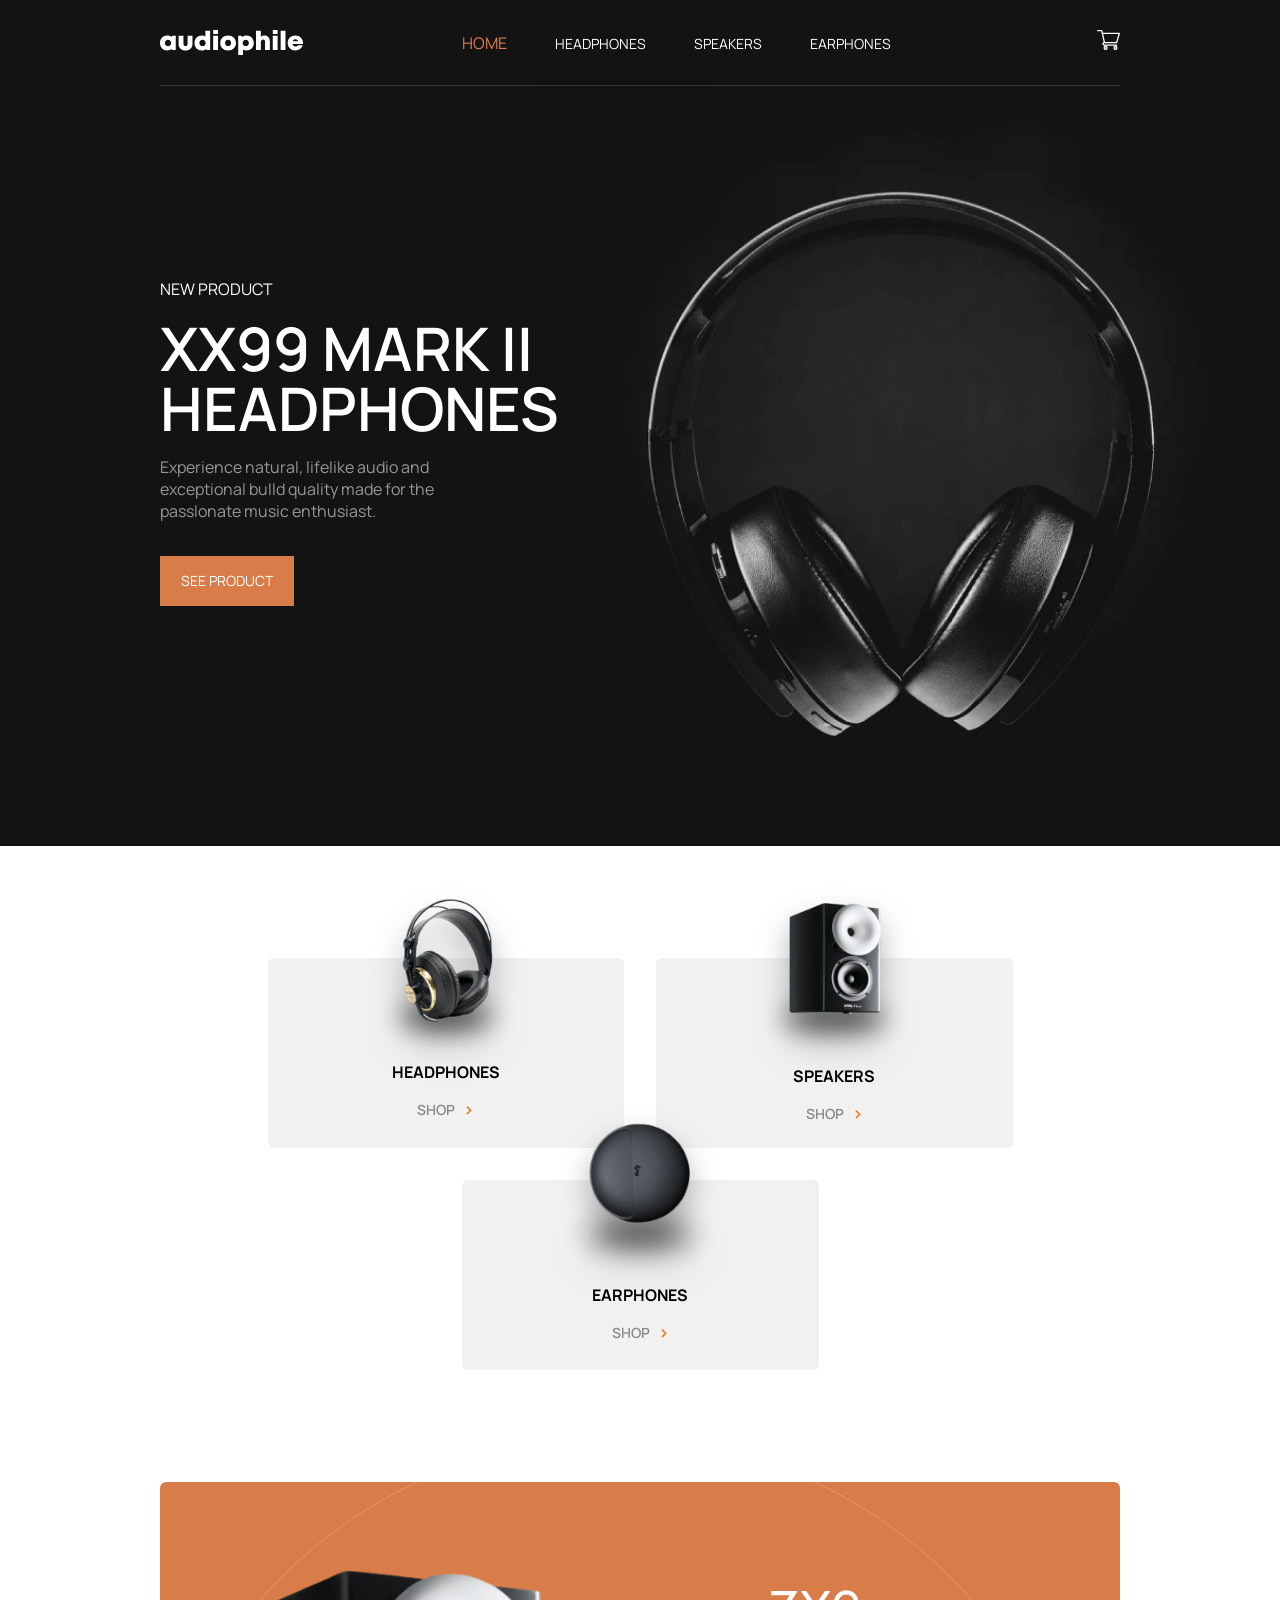
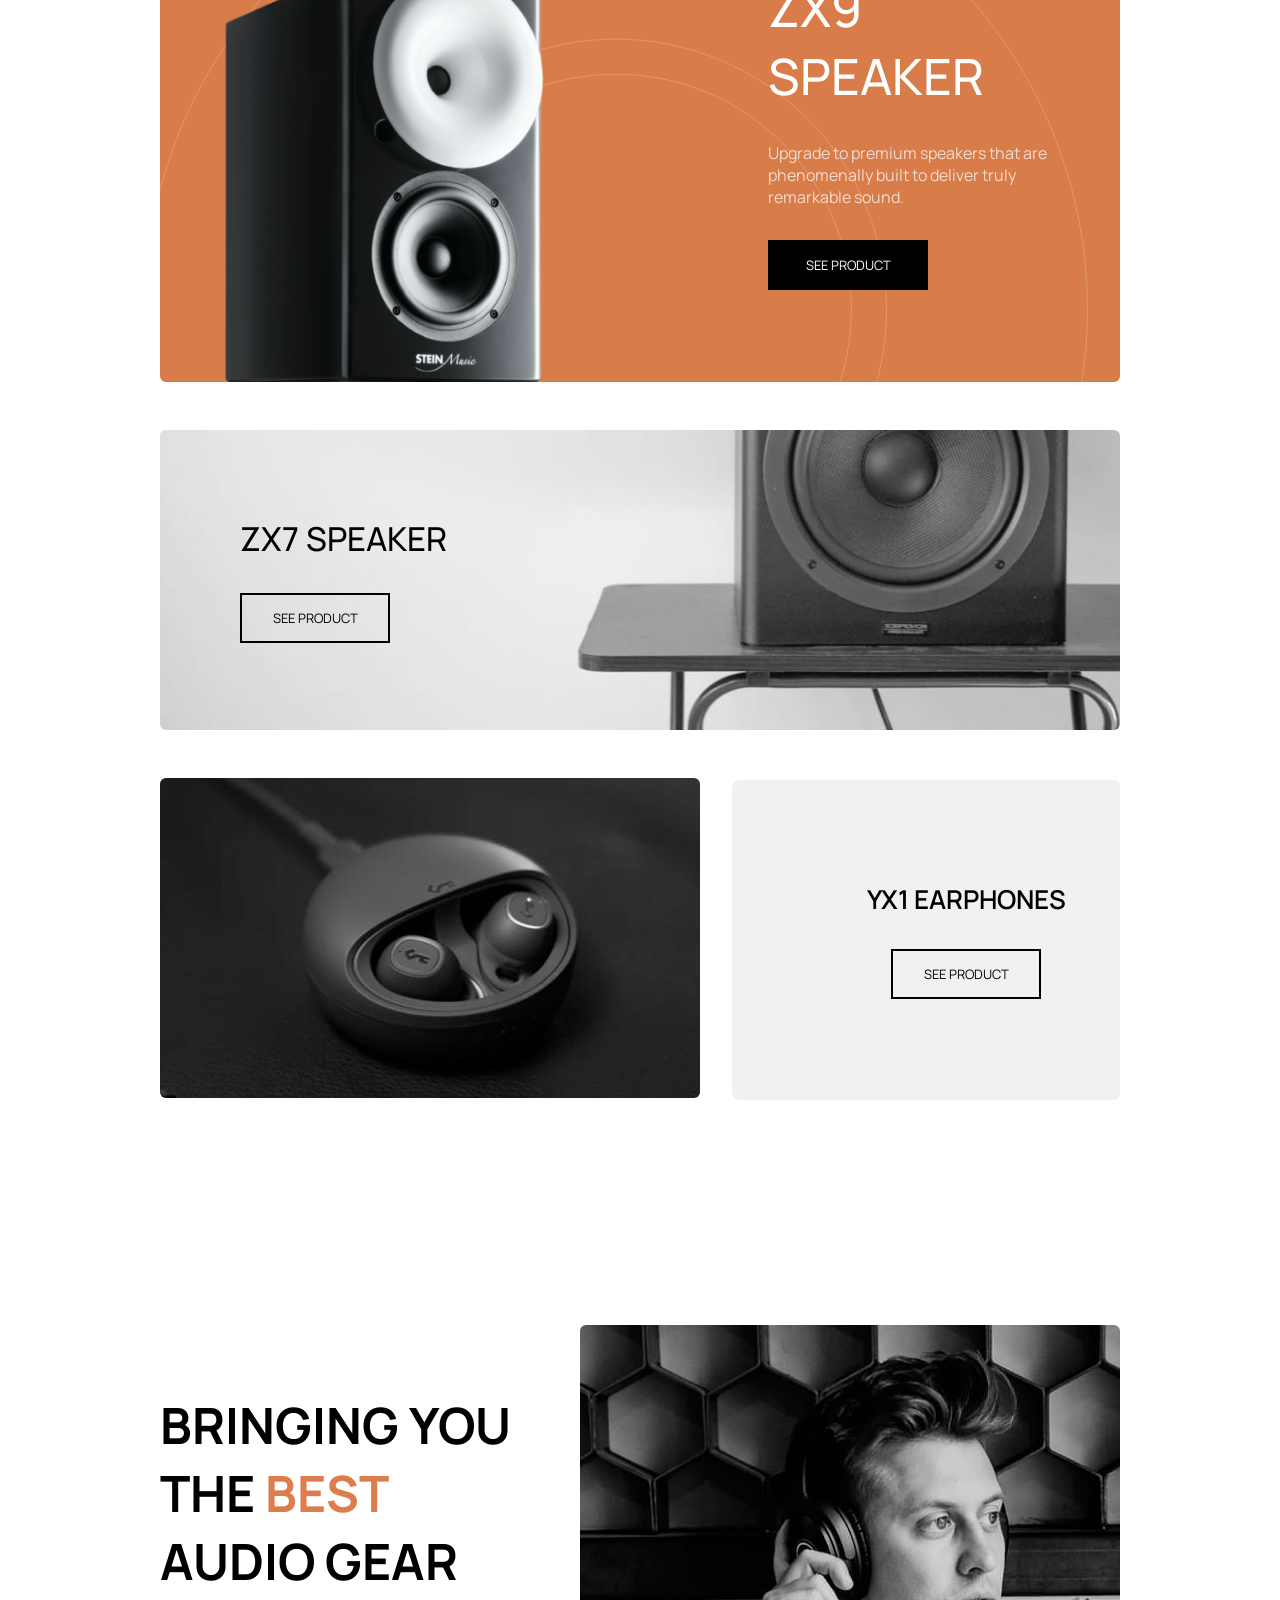
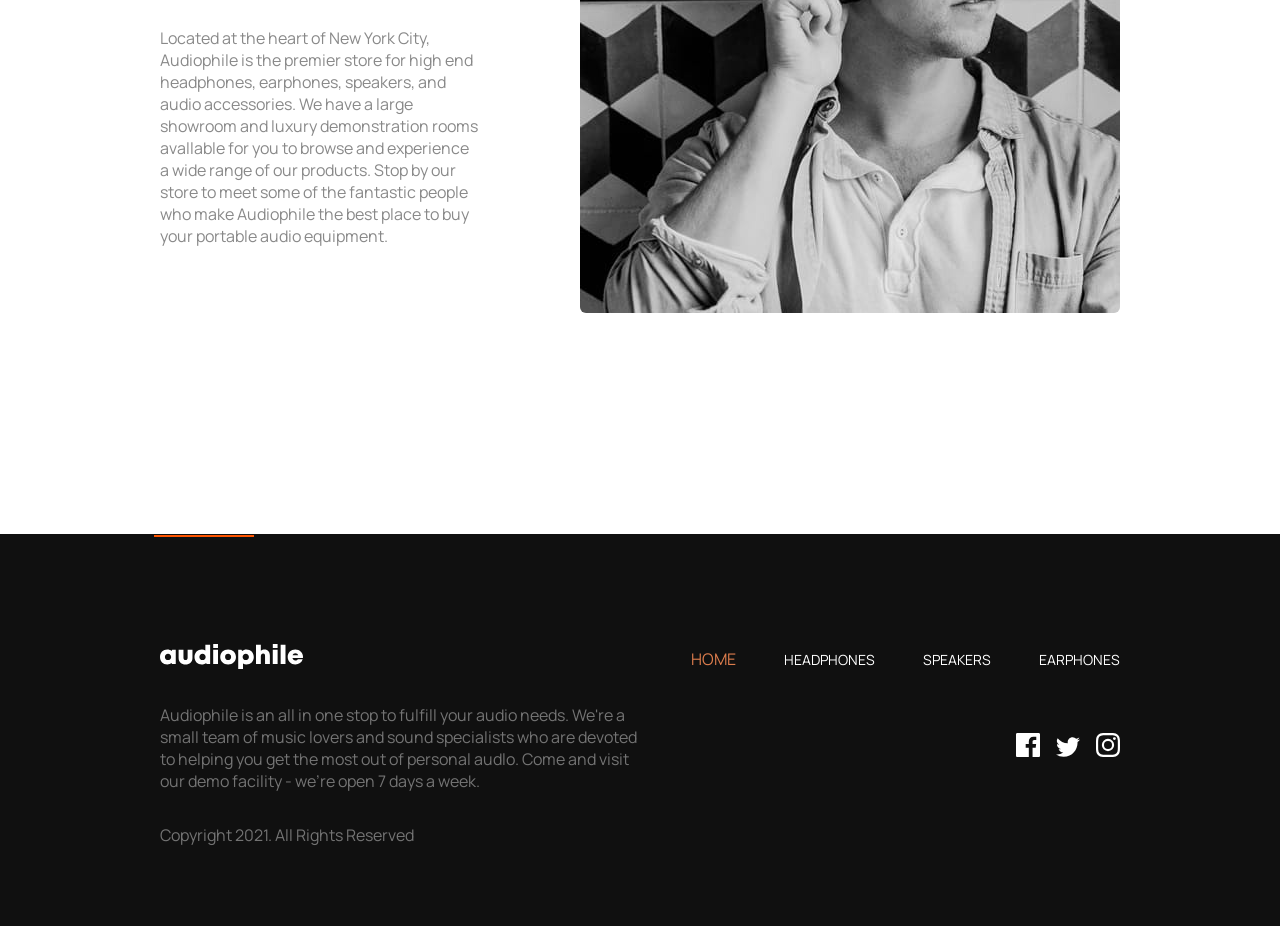
==== index.html @ 377616e1 "initial commit" ====
<!DOCTYPE html>
<html lang="en">
  <head>
    <meta charset="UTF-8" />
    <meta name="viewport" content="width=device-width, initial-scale=1.0" />
    <title>Audiophile e-commerce</title>
    <link rel="stylesheet" href="style.css" />
    <link
      rel="icon"
      type="image/png"
      sizes="32x32"
      href="./Assets/photo/favicon-32x32.png"
    />
    <link
      href="https://fonts.googleapis.com/css2?family=Manrope:wght@200..800&display=swap"
      rel="stylesheet"
    />
  </head>
  <body>
    <!-- ==== THIS IS MY HEADER PART ==== -->
    <header>
      <!-- This is my navbar part -->
      <nav class="container navbar">
        <img src="Assets/shared/desktop/logo.svg" alt="#" />
        <ul class="nav-menu">
          <li>
            <a class="home" href="index.html">HOME</a>
          </li>
          <li>
            <a class="nav-btn" href="Headphones.html">HEADPHONES</a>
          </li>
          <li>
            <a class="nav-btn" href="Speakers.html">SPEAKERS</a>
          </li>
          <li>
            <a class="nav-btn" href="Earphones.html">EARPHONES</a>
          </li>
          <li></li>
        </ul>
        <a href="checkout.html"
          ><img src="Assets/shared/desktop/icon-cart.svg" alt="cart logo"
        /></a>
      </nav>
      <div class="container nav-underline"></div>

      <!-- This is my Hero part -->
      <section class="container hero-part">
        <div class="hero-update">NEW PRODUCT</div>
        <h2 class="hero-heading">XX99 MARK II HEADPHONES</h2>
        <p class="hero-paragraph">
          Experience natural, lifelike audio and exceptional bulld quality made
          for the passlonate music enthusiast.
        </p>
        <a class="hero-button" href="XX99.html">SEE PRODUCT</a>
      </section>
    </header>

    <!-- This is my Main container  -->
    <main>
      <!-- This is my category part -->
      <section class="container category-items">
        <div class="headphones-section">
          <img
            class="photo headphones-photo"
            src="Assets/shared/desktop/image-headphones.png"
            alt="#"
          />
          <h2 class="category-name">HEADPHONES</h2>
          <a class="category-shop-btn" href="Headphones.html"
            >SHOP <span class="arrow">></span></a
          >
        </div>
        <div class="speakers-section">
          <img
            class="photo speakers-photo"
            src="Assets/shared/desktop/image-speakers.png"
            alt="#"
          />
          <h2 class="category-name">SPEAKERS</h2>
          <a class="category-shop-btn" href="Speakers.html"
            >SHOP <span class="arrow">></span></a
          >
        </div>
        <div class="earphones-section">
          <img
            class="photo earphones-photo"
            src="Assets/shared/desktop/image-earphones.png"
            alt="#"
          />
          <h2 class="category-name">EARPHONES</h2>
          <a class="category-shop-btn" href="Earphones.html"
            >SHOP <span class="arrow">></span></a
          >
        </div>
      </section>
      <section class="container">
        <div class="speakers-zx9">
          <img src="Assets/home/desktop/image-speaker-zx9.png" alt="#" />
          <div class="speakers-details">
            <h3 class="zx9-name">ZX9 SPEAKER</h3>
            <p class="zx9-speakers-details">
              Upgrade to premium speakers that are phenomenally built to deliver
              truly remarkable sound.
            </p>
            <a class="zx9-btn" href="#">SEE PRODUCT</a>
          </div>
        </div>
        <div class="zx7-speaker">
          <h3 class="zx7-heading">ZX7 SPEAKER</h3>
          <a class="zx7-btn" href="#">SEE PRODUCT</a>
        </div>
        <div class="earphones-yx1">
          <div>
            <img
              class="earphones-pic"
              src="Assets/home/desktop/image-earphones-yx1.jpg"
              alt="#"
            />
          </div>
          <div class="earphones-details">
            <h3 class="earphones-heading">YX1 EARPHONES</h3>
            <a class="earphones-btn" href="Product-YX1.html">SEE PRODUCT</a>
          </div>
        </div>
      </section>
       <!-- THIS IS MY AUDIOPHILE-BIO SECTION -->
        <section class="container audiophile-bio">
        <div class="audiophile-heading">
          <h3 class="audio-gear-heading">
            BRINGING YOU THE <span class="orange-color">BEST</span> AUDIO GEAR
          </h3>

          <p class="audiophile-details">
            Located at the heart of New York City, Audiophile is the premier
            store for high end headphones, earphones, speakers, and audio
            accessories. We have a large showroom and luxury demonstration rooms
            avallable for you to browse and experience a wide range of our
            products. Stop by our store to meet some of the fantastic people who
            make Audiophile the best place to buy your portable audio equipment.
          </p>
        </div>
        <img class="gear-pic" src="Assets/image-best-gear.jpg" alt="gear img" />
        <img class="tablet-gear-pic" src="Assets/shared/tablet/image-best-gear.jpg" alt="gear img" />
        <img src="Assets/shared/mobile/image-best-gear.jpg" alt="img" class="mobile-gear-pic" />
      </section>
    </main>

    <div class="footer-line"></div>
    <!-- ===== This is my FOOTER part ==== -->
    <footer class="footer-container">
      <section class="container footer-navbar navbar">
        <div><img src="Assets/shared/desktop/logo.svg" alt="" /></div>
        <ul class="nav-menu footer-nav-menu">
          <li><a class="home" href="#">HOME</a></li>
          <li><a class="nav-btn" href="#">HEADPHONES</a></li>
          <li><a class="nav-btn" href="#">SPEAKERS</a></li>
          <li><a class="nav-btn" href="#">EARPHONES</a></li>
        </ul>
      </section>
      <div class="container footer-section">
        <p class="footer-caption">
          Audiophile is an all in one stop to fulfill your audio needs. We're a
          small team of music lovers and sound specialists who are devoted to
          helping you get the most out of personal audlo. Come and visit our
          demo facility - we're open 7 days a week.
        </p>
        <div class="social-media">
          <a href="#"
            ><img src="Assets/shared/desktop/icon-facebook.svg" alt="#"
          /></a>
          <a href="#"
            ><img src="Assets/shared/desktop/icon-twitter.svg" alt="#"
          /></a>
          <a href="#"
            ><img src="Assets/shared/desktop/icon-instagram.svg" alt="#"
          /></a>
        </div>
      </div>
      <div class="container copyright">Copyright 2021. All Rights Reserved</div>
    </footer>
  </body>
</html>
---- style.css ----
* {
  margin: 0;
  padding: 0;
  box-sizing: border-box;
}

body {
  font-family: "Manrope", sans-serif;
}

.container {
  flex-direction: column;
  align-items: center;
  max-width: 1600px;
  margin: 0 auto;
  display: flex;
  width: 75%;
} 

header {
  background-image: url(Assets/image-hero.jpg);
  background-repeat: no-repeat;
  background-color: #131313;
  background-position: center;
  flex-direction: column;
  align-items: center;
  display: flex;
  height: auto;
}
/* ---- This is my NAVBAR PART---- */
.navbar {
  justify-content: space-between;
  flex-direction: row;
  padding: 30px 0;
  display: flex;
  /* width: 75%; */
}
.nav-menu {
  list-style: none;
  display: flex;
  gap: 3rem;
}
.nav-btn {
  text-decoration: none;
  font-size: 14px;
  color: white;
}
.home {
  text-decoration: none;
  color: #dd7d4d;
}

.nav-underline {
  background-color: rgba(128, 128, 128, 0.318);
  margin: 0 13%;
  height: 0.5px;
  /* width: 75%; */
}

/* ======= This is my HERO PART ======= */
.hero-part {
  flex-direction: column;
  margin-bottom: 15rem;
  align-items: start;
  margin-top: 12rem;
  color: white;
  display: flex;
  padding: 0;
  gap: 18px;
  /* width: 75%; */
}

.hero-heading {
  font-size: 60px;
  font-weight: 600;
  line-height: 1;
  width: 65%;
}

.hero-paragraph {
  color: rgba(255, 255, 255, 0.56);
  font-size: 16px;
  width: 33%;
}

.hero-button {
  background-color: #d87d4a;
  justify-content: center;
  text-decoration: none;
  align-items: center;
  margin-top: 16px;
  font-size: 14px;
  cursor: pointer;
  color: white;
  display: flex;
  height: 50px;
  border: none;
  width: 14%;
}

/* ===== This is my category part ===== */
.category-items {
  justify-content: center;
  margin-bottom: 7rem;
  flex-direction: row;
  margin-top: 7rem;
  flex-wrap: wrap;
  display: flex;
  gap: 2rem;
}

.headphones-section {
  background-color: #f1f1f1;
  flex-direction: column;
  align-items: center;
  position: relative;
  border-radius: 6px;
  display: flex;
  height: 190px;
  width: 356px;
}
.speakers-section {
  background-color: #f1f1f1;
  flex-direction: column;
  align-items: center;
  position: relative;
  border-radius: 6px;
  display: flex;
  width: 357px;
  height: 190px;
}
.earphones-section {
  background-color: #f1f1f1;
  flex-direction: column;
  align-items: center;
  position: relative;
  border-radius: 6px;
  display: flex;
  width: 357px;
  height: 190px;
}

.category-name {
  font-size: 16px;
}

.category-shop-btn {
  display: inline-flex;
  text-decoration: none;
  align-items: center;
  color: #898989;
  font-weight: 600;
  margin-top: 14px;
  font-size: 14px;
}
.arrow {
  color: #e67e22;
  font-size: 18px;
  margin-left: 8px;
}

.headphones-photo,
.photo {
  filter: drop-shadow(0 15px 15px rgba(0, 0, 0, 0.3));
  position: relative;
  margin-top: -60px;
  display: block;
  width: 170px;
  z-index: 10;
}

.speakers-photo {
  width: 180px;
}
.earphones-photo {
  width: 190px;
}

/* ==== THIS IS MY ZX9 SPEAKERS SECTION ==== */
.speakers-zx9 {
  background-image: url(Assets/home/desktop/pattern-circles.svg);
  background-repeat: no-repeat;
  background-color: #d87c49;
  justify-content: center;
  border-radius: 6px;
  align-items: end;
  overflow: hidden;
  display: flex;
  width: 100%;
  height: 500px;
  gap: 14rem;
  background-position: -100% 10%;
}
.speakers-zx9 img {
  margin-bottom: -8.5px;
  height: 420px;
  width: 320px;
}
.speakers-details {
  justify-content: center;
  flex-direction: column;
  display: flex;
  height: 100%;
  width: 30%;
  gap: 2rem;
}

.zx9-name {
  font-weight: 500;
  font-size: 50px;
  color: white;
}

.zx9-speakers-details {
  color: rgba(255, 255, 255, 0.722);
}

.zx9-btn {
  background-color: black;
  justify-content: center;
  text-decoration: none;
  align-items: center;
  font-size: 13px;
  color: white;
  display: flex;
  width: 160px;
  height: 50px;
}

/* ==== THIS IS MY ZX7 SPEAKERS SECTION ==== */
.zx7-speaker {
  background-image: url(Assets/home/desktop/image-speaker-zx7.jpg);
  background-size: cover;
  border-radius: 6px;
  margin: 3rem 0;
  height: 300px;
  width: 100%;
  display: flex;
  flex-direction: column;
  justify-content: center;
  padding-left: 5rem;
  gap: 2rem;
}

.zx7-heading {
  font-size: 33px;
  font-weight: 500;
}

.zx7-btn {
  border: 2px solid black;
  text-decoration: none;
  display: flex;
  justify-content: center;
  align-items: center;
  color: black;
  font-size: 13px;
  width: 150px;
  height: 50px;
}

/* ==== THIS IS MY YX1 EARPHONES SECTION ==== */
.earphones-yx1 {
  display: flex;
  align-items: center;
  width: 100%;
  gap: 2rem;
}

.earphones-pic {
  border-radius: 6px;
}
.earphones-details {
  background-color: #f1f1f1;
  justify-content: center;
  flex-direction: column;
  align-items: center;
  padding-left: 5rem;
  border-radius: 6px;
  display: flex;
  height: 320px;
  width: 100%;
  gap: 2rem;
  margin: 0;
}

.earphones-heading {
  font-size: 26px;
  font-weight: 600;
}

.earphones-btn {
  border: 2px solid black;
  text-decoration: none;
  display: flex;
  justify-content: center;
  align-items: center;
  color: black;
  font-size: 13px;
  width: 150px;
  height: 50px;
}

/* ==== THIS IS MY AUDIOPHILE BIO SECTION ==== */
.audiophile-bio {
  flex-direction: row;
  display: flex;
  gap: 2rem;
  width: 75%;
  align-items: center;
}

.audiophile-heading {
  flex-direction: column;
  margin: 18rem 0;
  display: flex;
  gap: 2rem;
}

.audio-gear-heading {
  font-size: 50px;
}
.orange-color {
  color: #dd7d4d;
}

.audiophile-details {
  width: 82%;
  color: #898989;
}

.gear-pic {
  border-radius: 6px;
}
.tablet-gear-pic,.mobile-gear-pic{
  display: none;
}

/* ==== THIS IS MY FOOTER SECTION ==== */
.footer-line {
  background-color: #ff5500;
  height: 2px;
  width: 100px;
  margin-bottom: -0.2%;
  margin-left: 12%;
  z-index: 10;
  position: relative;
}

.footer-container {
  background-color: #101010;
  padding: 5rem 0;
}
.footer-section {
  display: flex;
  color: #898989d3;
  justify-content: space-between;
  flex-direction: row;
}
.footer-caption {
  width: 50%;
}
.social-media {
  display: flex;
  align-items: end;
  gap: 1rem;
}
.copyright {
  color: #898989d3;
  margin-top: 2rem;
  display: flex;
  align-items: start;
}

/* ================ THIS IS MY TABLET SECTION ==========  */
@media (min-width: 768px) and (max-width: 1100px) {
  .container {
    width: 90%;
  }

  header {
    background-image: url(Assets/home/tablet/image-header.jpg);
    background-repeat: no-repeat;
    background-position: cover;
  }

  .hero-part {
    display: flex;
    justify-content: center;
    align-items: center;
  }
  .hero-update {
    font-size: 26px;
    letter-spacing: 12px;
    margin-bottom: 2rem;
    color: #8a8a8a;
  }
  .hero-heading {
    font-size: 80px;
    text-align: center;
    width: 95%;
  }
  .hero-paragraph {
    text-align: center;
    font-size: 22px;
    width: 90%;
    color: #8a8a8a;
  }
  .hero-button {
    width: 40%;
    height: 70px;
    font-size: 18px;
  }

  /* ===THIS IS MY CATEGORY SECTION ==== */
  .category-items {
    gap: 1rem;
  }
  .headphones-section,
  .earphones-section,
  .speakers-section {
    width: 30%;
  }
  /* ==== THIS IS MY ZX9 SPEAKERS SECTION === */
  .speakers-zx9 {
    height: auto;
    display: flex;
    flex-direction: column;
    align-items: center;
    padding: 5rem 0;
    gap: 5rem;
  }
  .speakers-details {
    width: 50%;
    display: flex;
    align-items: center;
  }

  .zx9-name {
    font-size: 70px;
    text-align: center;
    font-weight: 600;
  }
  .zx9-speakers-details {
    font-size: 22px;
    text-align: center;
  }
  .zx9-btn {
    width: 50%;
  }

  /* ==== THIS IS MY YX1 EARPHONES SECTION ===  */
  .earphones-yx1 {
    display: flex;
    justify-content: center;
    align-self: center;
  }
  .earphones-pic {
    width: 450px;
    height: 320px;
    background-image: url(Assets/product-yx1-earphones/tablet/image-gallery-2.jpg);
  }
  .earphones-details {
    display: flex;
    justify-content: center;
    align-items: center;
    padding: 0;
  }

  /* === This is my Audiophile bio section === */
  .audiophile-bio {
    display: flex;
    flex-wrap: wrap-reverse;
    margin-top: 5rem;
    align-items: center;
    text-align: center;
  }
 .gear-pic,.mobile-gear-pic {
    display: none;
  }
  .tablet-gear-pic {
    display: block;
    width: 100%;
    border-radius: 6px;
  }
  .audiophile-details {
    width: 100%;
  }
  .audiophile-heading {
    margin: 5rem 0;
  }

  /*=========== this is my footer part ======= */
  .footer-line {
    height: 4px;
    position: relative;
    margin: -4px 8%;
  }
  .footer-container {
    padding: 3rem 2rem;
  }
  .footer-navbar {
    display: flex;
    flex-direction: column;
    align-items: start;
    gap: 2rem;
  }
  .footer-section {
    display: flex;
    flex-direction: column;
    gap: 4rem;
  }
  .footer-caption {
    width: 100%;
  }
  .social-media {
    display: flex;
    justify-content: end;
    width: 100%;
  }
  .copyright {
    position: relative;
    margin-top: -22px;
  }
}

/* ================ THIS IS MY MOBILE SECTION ==========  */
@media (max-width: 768px) {
  .container {
    width: 90%;
  }
  header {
    background-image: url(Assets/home/mobile/image-header.jpg);
    background-repeat: no-repeat;
    background-position: cover;
  }

  .nav-menu {
    display: none;
  }
  .hero-part {
    display: flex;
    justify-content: center;
    align-items: center;
  }
  .hero-update {
    font-size: 20px;
    letter-spacing: 12px;
    margin-bottom: 2rem;
    color: #8a8a8a;
  }
  .hero-heading {
    font-size: 40px;
    text-align: center;
    width: 90%;
  }
  .hero-paragraph {
    text-align: center;
    font-size: 22px;
    width: 90%;
    color: #8a8a8a;
  }
  .hero-button {
    width: 40%;
    height: 70px;
    font-size: 18px;
  }

  /* ===THIS IS MY CATEGORY SECTION ==== */
  .category-items {
    display: flex;
    flex-direction: column;
    gap: 5rem;
  }
  .headphones-section,
  .earphones-section,
  .speakers-section {
    width: 95%;
  }
  /* ==== THIS IS MY ZX9 SPEAKERS SECTION === */
  .speakers-zx9 {
    height: auto;
    display: flex;
    flex-direction: column;
    align-items: center;
    padding: 5rem 0;
    gap: 5rem;
  }
  .speakers-zx9 img {
    width: 60%;
    height: 60%;
  }
  .speakers-details {
    width: 50%;
    display: flex;
    align-items: center;
  }

  .zx9-name {
    font-size: 40px;
    text-align: center;
    font-weight: 600;
  }
  .zx9-speakers-details {
    font-size: 16px;
    text-align: center;
  }
  .zx9-btn {
    width: 50%;
  }

  /* ==== THIS IS MY ZX7 SPEAKERS SECTION ==== */
  .zx7-speaker {
    background-image: url(Assets/home/mobile/image-speaker-zx7.jpg);
    background-size: cover;
    gap: 2rem;
    padding: 2rem;
  }

  .zx7-heading {
    font-size: 26px;
    font-weight: 600;
  }

  /* ==== THIS IS MY YX1 EARPHONES SECTION ===  */
  .earphones-yx1 {
    display: flex;
    flex-direction: column;
    justify-content: center;
    align-self: center;
  }
  .earphones-pic {
    width: 100%;
    height: 100%;
    background-image: url(Assets/home/tablet/image-earphones-yx1.jpg);
  }
  .earphones-details {
    display: flex;
    justify-content: center;
    align-items: start;
    padding: 3rem 1.5rem;
    height: auto;
  }

  /* === This is my Audiophile bio section === */
  .audiophile-bio {
    display: flex;
    flex-wrap: wrap-reverse;
    align-items: center;
    text-align: center;
    padding-top: 7rem;
    padding-bottom: 7rem;
    margin: 0 auto;
    width: 90%;
    padding: 2rem 0;
  }
  .gear-pic {
    display: none;
  }
  .mobile-gear-pic{
    display: block;
    width: 100%;
    border-radius: 6px;
  }
  
  .audiophile-details {
    width: 100%;
  }
  .audiophile-heading {
    margin: 1rem 0;
  }
  .audio-gear-heading {
    font-size: 28px;
  }
  .audiophile-details {
    font-size: 14px;
  }

  /* === THIS IS MY FOOTER SECTION ==== */
  .footer-line {
    position: relative;
    margin: -4px 35%;
    color: #d87c49;
    height: 4px;
  }
  .footer-container {
    padding: 3rem 2rem;
  }
  .footer-navbar {
    flex-direction: column;
    align-items: center;
    text-align: center;
    display: flex;
    gap: 2rem;
  }
  .footer-nav-menu {
    flex-direction: column;
    font-size: 16px;
    display: flex;
    gap: 1.5rem;
  }

  .footer-section {
    flex-direction: column;
    display: flex;
    gap: 4rem;
  }
  .footer-caption {
    text-align: center;
    width: 100%;
  }
  .social-media {
    justify-content: center;
    display: flex;
    width: 100%;
  }
  .copyright {
    align-items: center;
    font-size: 14px;
    display: flex;
  }
}
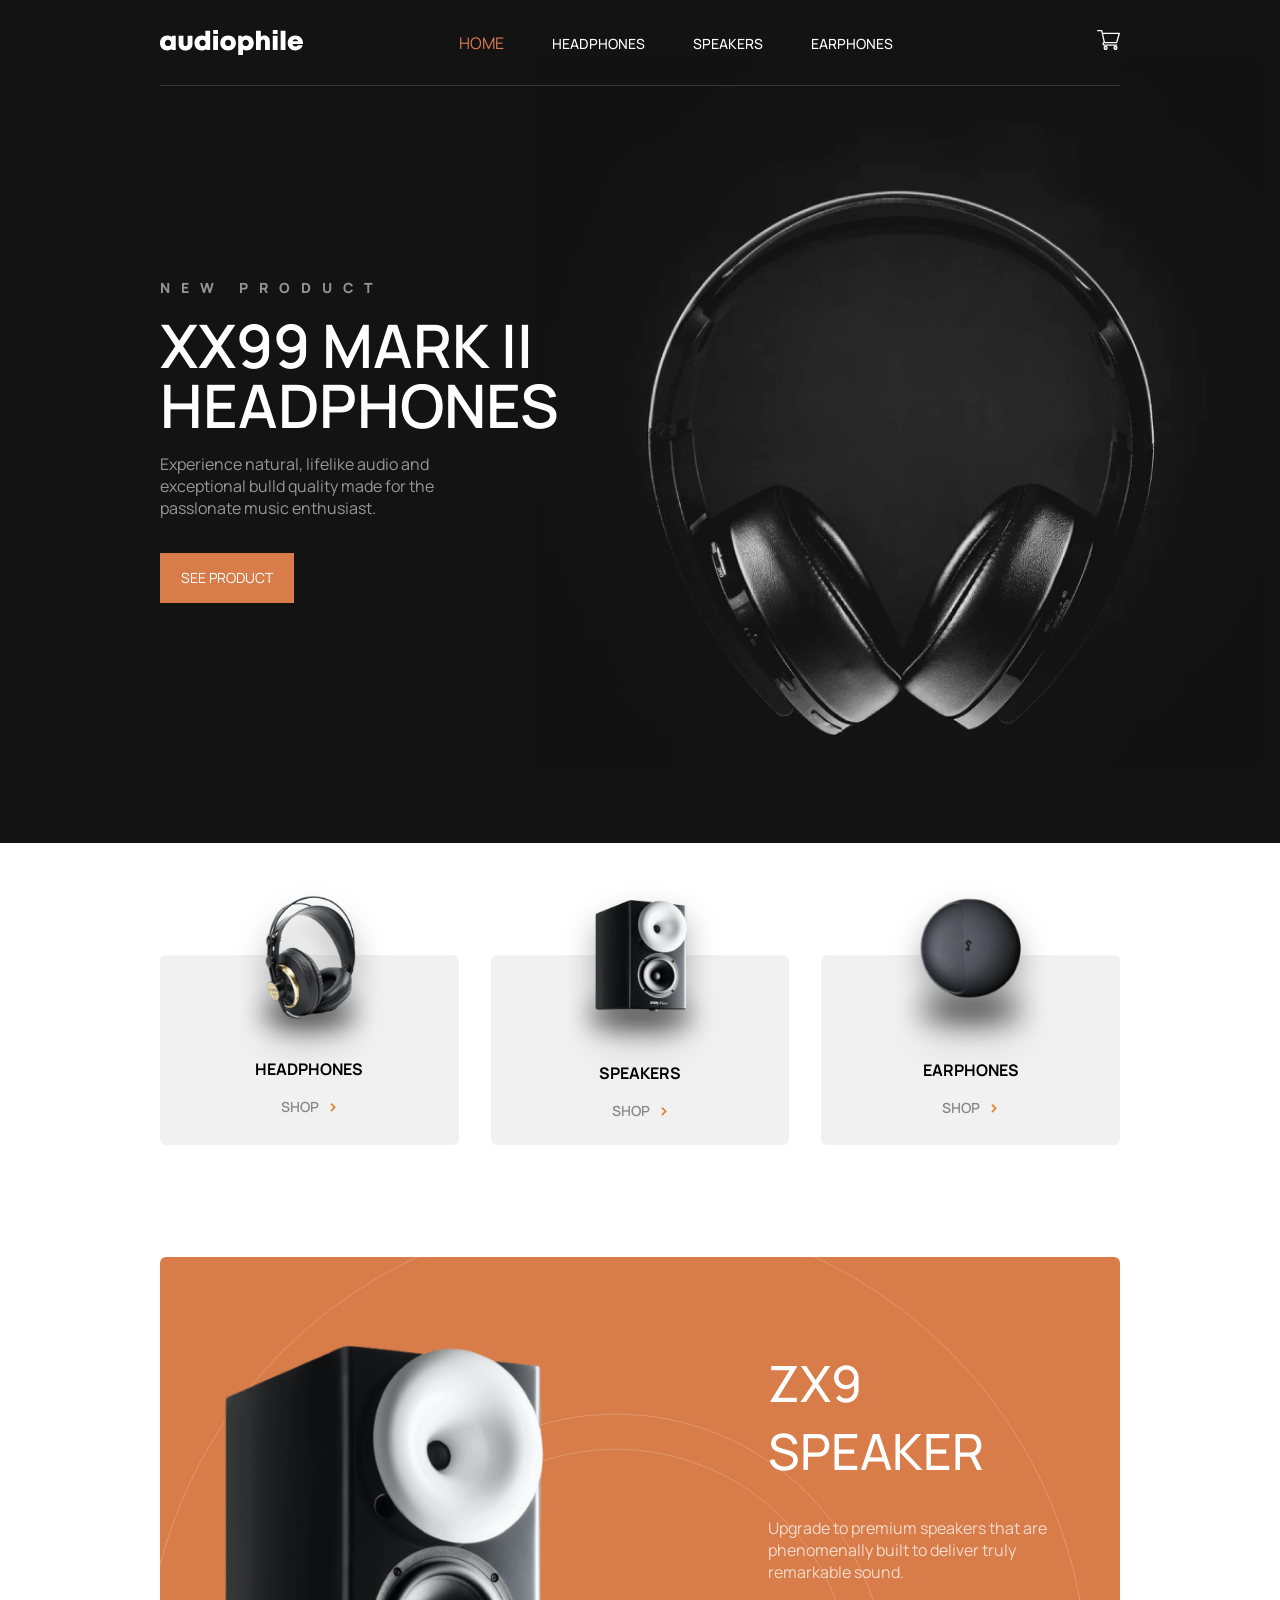
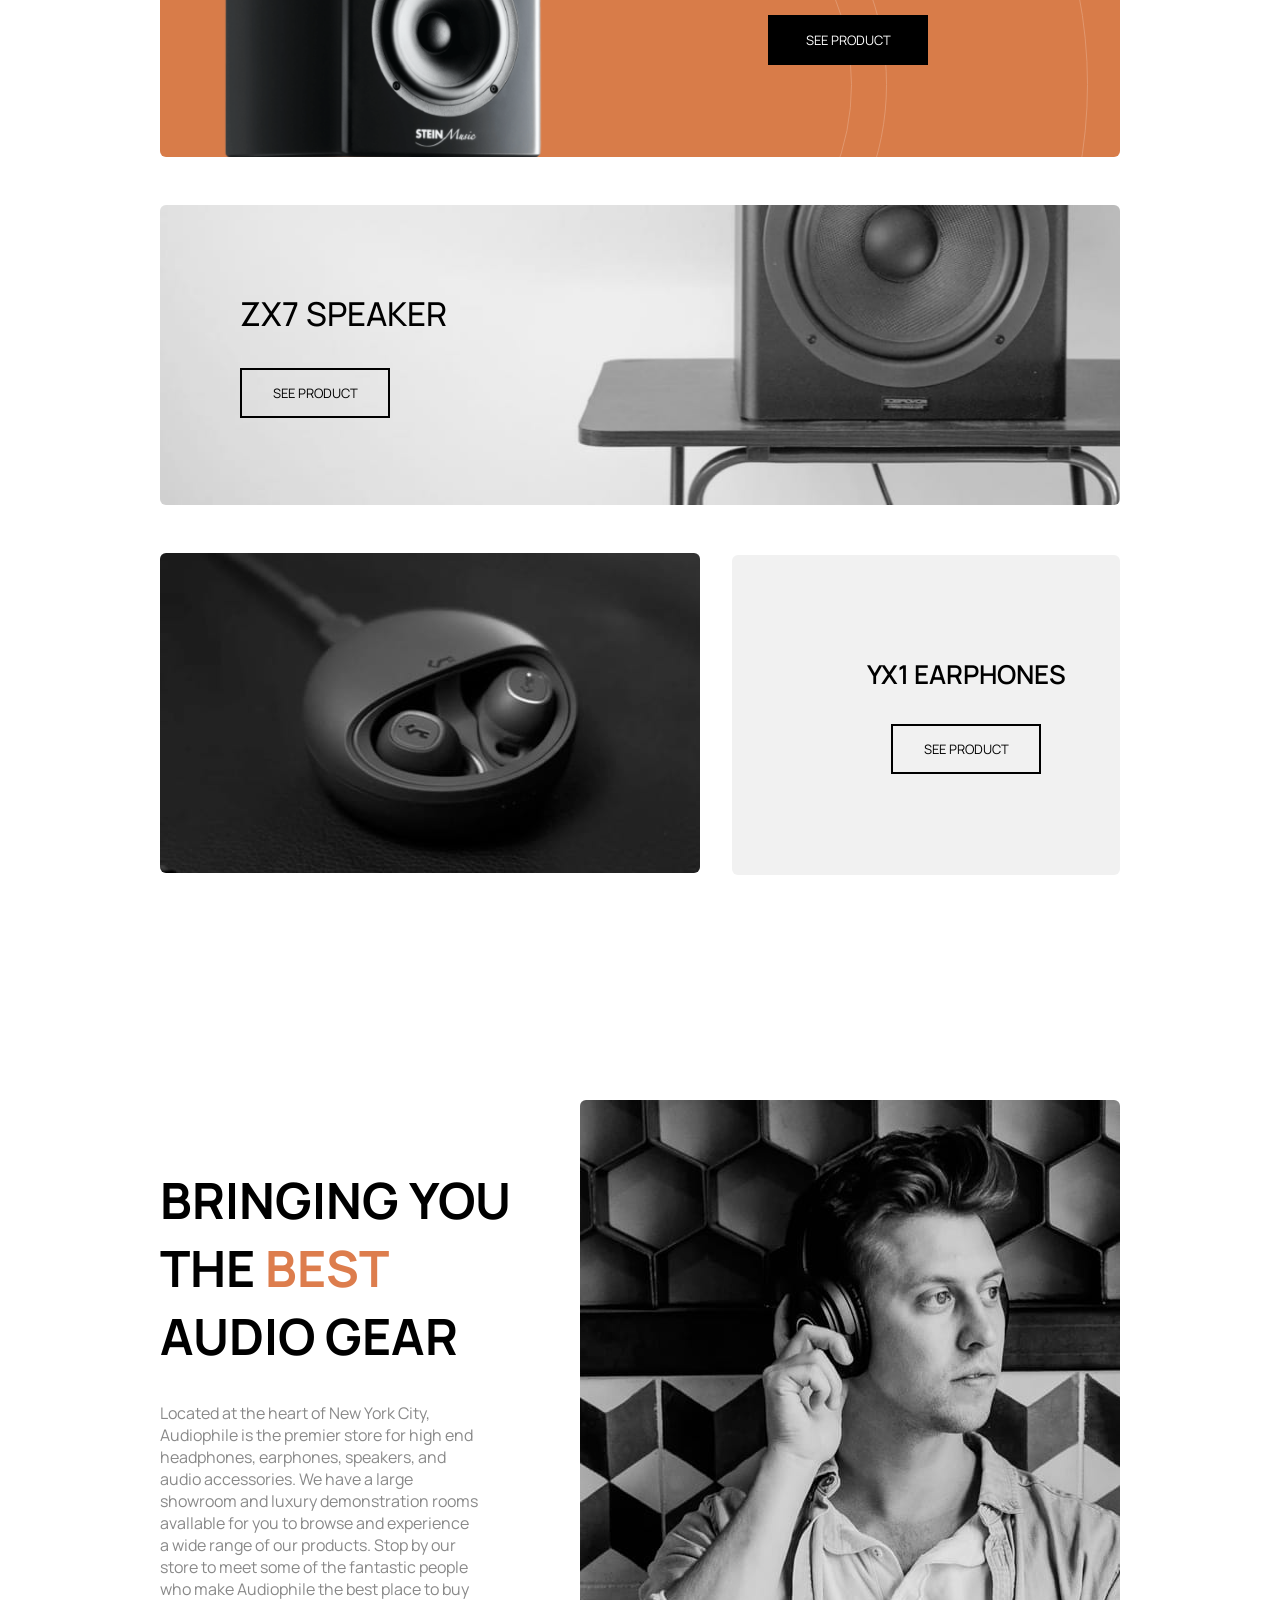
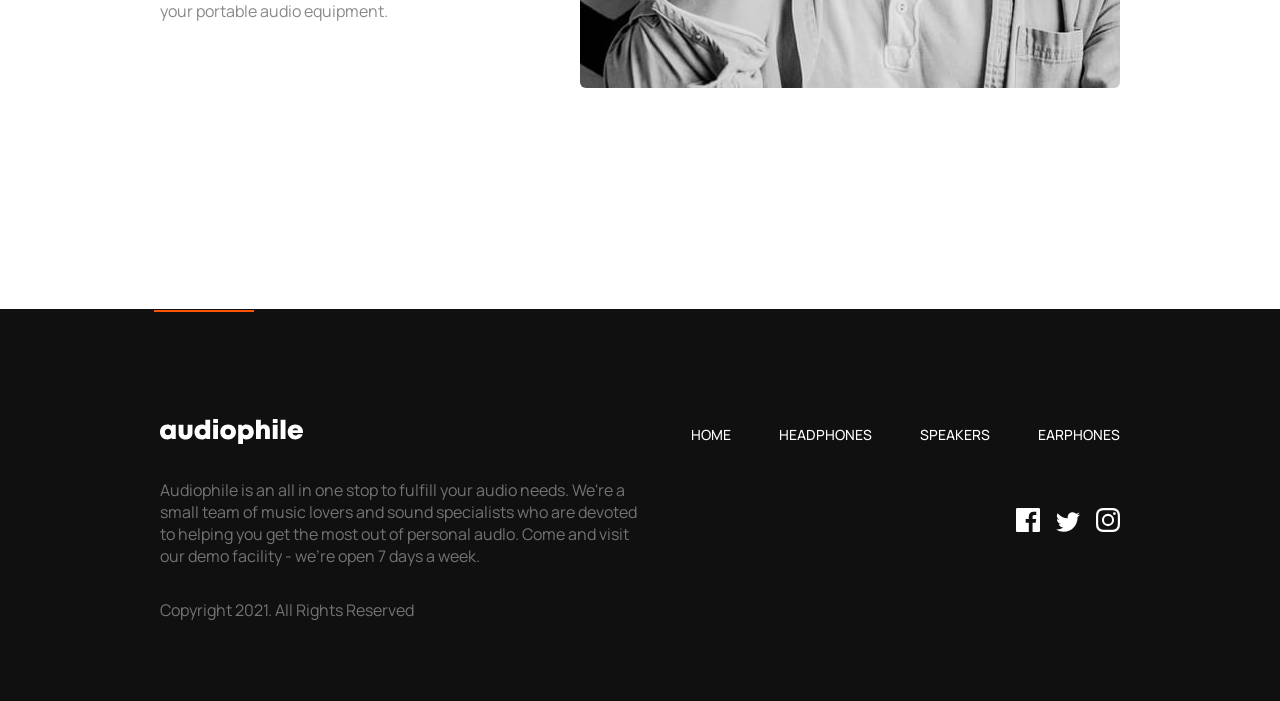
==== commit 1999e6a7: "initial commit" ====
--- a/index.html
+++ b/index.html
@@ -151,7 +151,7 @@
       <section class="container footer-navbar navbar">
         <div><img src="Assets/shared/desktop/logo.svg" alt="" /></div>
         <ul class="nav-menu footer-nav-menu">
-          <li><a class="home" href="#">HOME</a></li>
+          <li><a class="nav-btn" href="#">HOME</a></li>
           <li><a class="nav-btn" href="#">HEADPHONES</a></li>
           <li><a class="nav-btn" href="#">SPEAKERS</a></li>
           <li><a class="nav-btn" href="#">EARPHONES</a></li>
@@ -165,13 +165,13 @@
           demo facility - we're open 7 days a week.
         </p>
         <div class="social-media">
-          <a href="#"
+          <a class="media" href="#"
             ><img src="Assets/shared/desktop/icon-facebook.svg" alt="#"
           /></a>
-          <a href="#"
+          <a class="media" href="#"
             ><img src="Assets/shared/desktop/icon-twitter.svg" alt="#"
           /></a>
-          <a href="#"
+          <a class="media" href="#"
             ><img src="Assets/shared/desktop/icon-instagram.svg" alt="#"
           /></a>
         </div>
--- a/style.css
+++ b/style.css
@@ -15,7 +15,7 @@
   margin: 0 auto;
   display: flex;
   width: 75%;
-} 
+}
 
 header {
   background-image: url(Assets/image-hero.jpg);
@@ -44,7 +44,13 @@
   text-decoration: none;
   font-size: 14px;
   color: white;
-}
+  font-weight: 500;
+}
+.nav-btn:hover{
+ transition:0.7s;
+  color: #ee8041;
+}
+
 .home {
   text-decoration: none;
   color: #dd7d4d;
@@ -67,7 +73,12 @@
   display: flex;
   padding: 0;
   gap: 18px;
-  /* width: 75%; */
+}
+.hero-update {
+  letter-spacing: 11px;
+  color: #949494;
+  font-weight: 800;
+  font-size: 14px;
 }
 
 .hero-heading {
@@ -97,14 +108,17 @@
   border: none;
   width: 14%;
 }
+.hero-button:hover{
+  background-color: #f09868;
+}
 
 /* ===== This is my category part ===== */
+
 .category-items {
   justify-content: center;
-  margin-bottom: 7rem;
   flex-direction: row;
   margin-top: 7rem;
-  flex-wrap: wrap;
+  margin-bottom: 7rem;
   display: flex;
   gap: 2rem;
 }
@@ -117,7 +131,7 @@
   border-radius: 6px;
   display: flex;
   height: 190px;
-  width: 356px;
+  width: 32%;
 }
 .speakers-section {
   background-color: #f1f1f1;
@@ -126,8 +140,8 @@
   position: relative;
   border-radius: 6px;
   display: flex;
-  width: 357px;
   height: 190px;
+  width: 32%;
 }
 .earphones-section {
   background-color: #f1f1f1;
@@ -136,8 +150,8 @@
   position: relative;
   border-radius: 6px;
   display: flex;
-  width: 357px;
   height: 190px;
+  width: 32%;
 }
 
 .category-name {
@@ -332,7 +346,8 @@
 .gear-pic {
   border-radius: 6px;
 }
-.tablet-gear-pic,.mobile-gear-pic{
+.tablet-gear-pic,
+.mobile-gear-pic {
   display: none;
 }
 
@@ -365,6 +380,7 @@
   align-items: end;
   gap: 1rem;
 }
+
 .copyright {
   color: #898989d3;
   margin-top: 2rem;
@@ -475,7 +491,8 @@
     align-items: center;
     text-align: center;
   }
- .gear-pic,.mobile-gear-pic {
+  .gear-pic,
+  .mobile-gear-pic {
     display: none;
   }
   .tablet-gear-pic {
@@ -657,12 +674,12 @@
   .gear-pic {
     display: none;
   }
-  .mobile-gear-pic{
+  .mobile-gear-pic {
     display: block;
     width: 100%;
     border-radius: 6px;
   }
-  
+
   .audiophile-details {
     width: 100%;
   }
@@ -719,4 +736,4 @@
     font-size: 14px;
     display: flex;
   }
-}+}
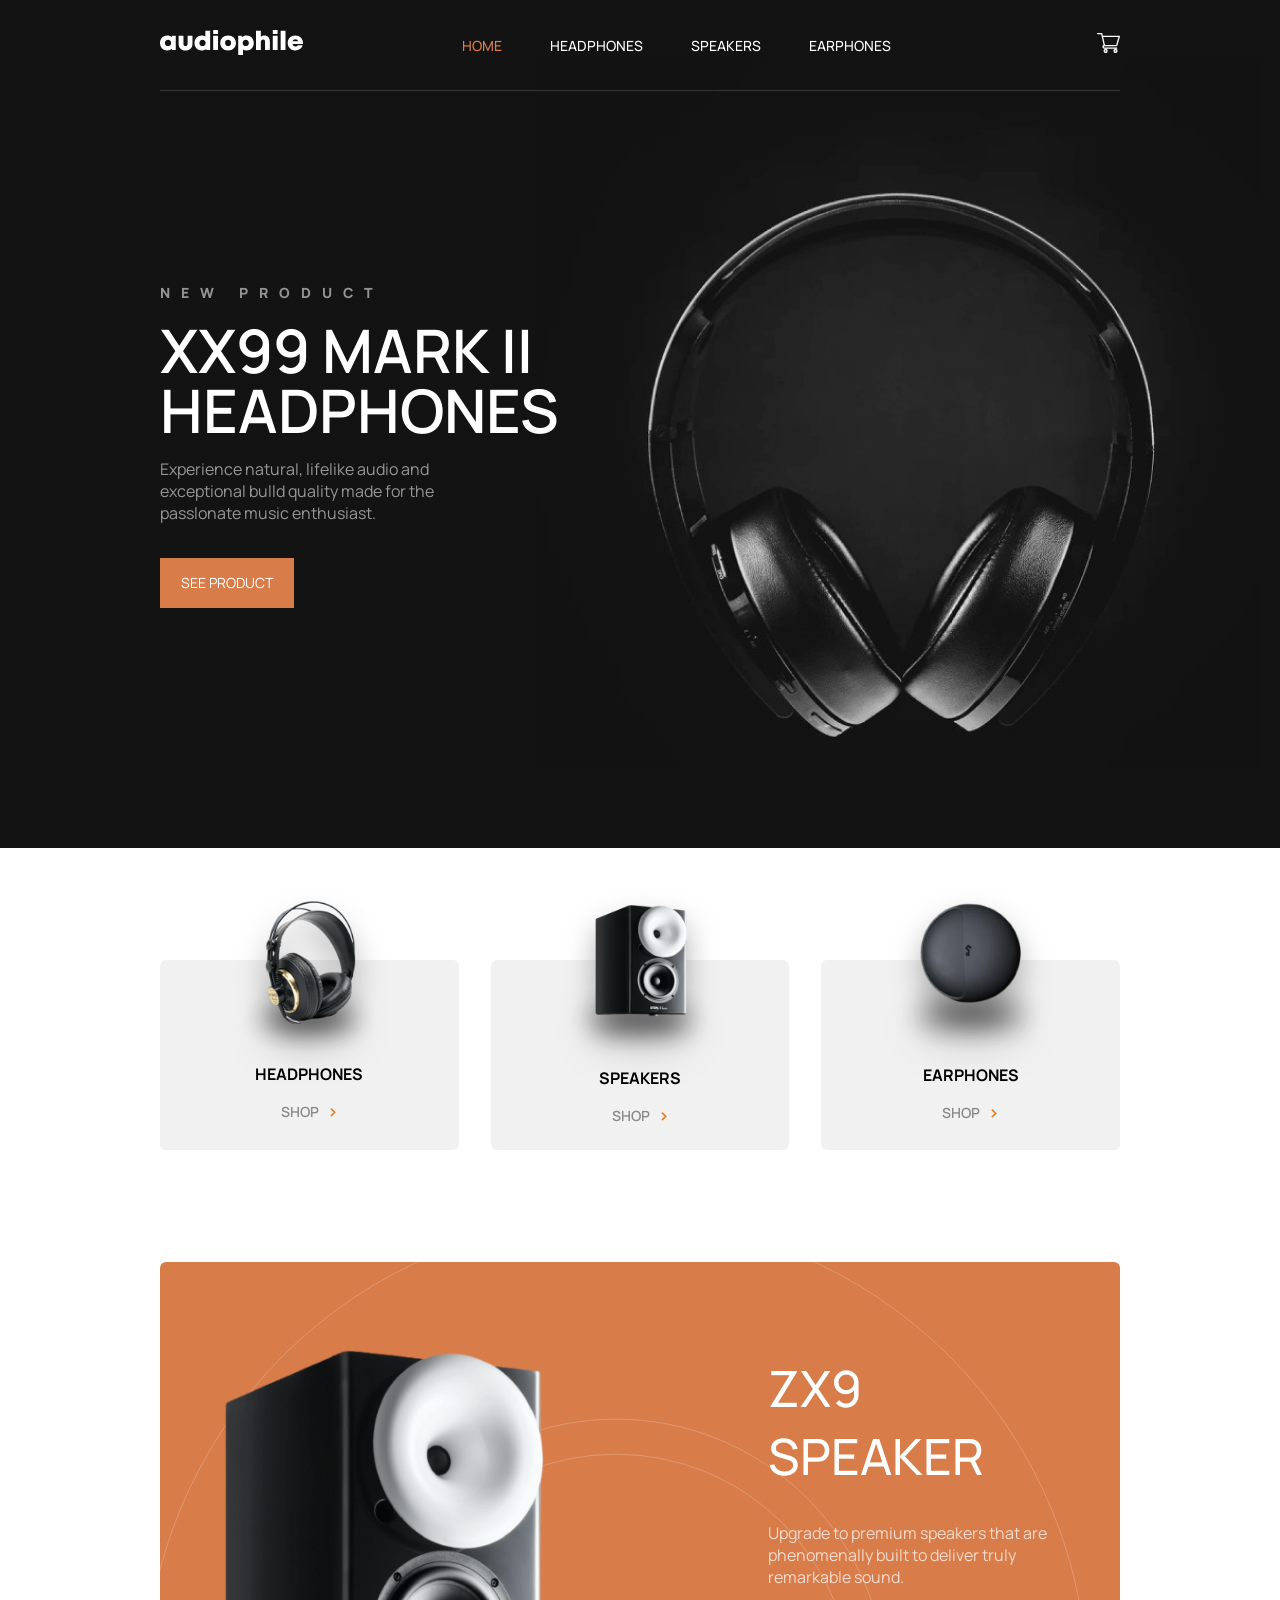
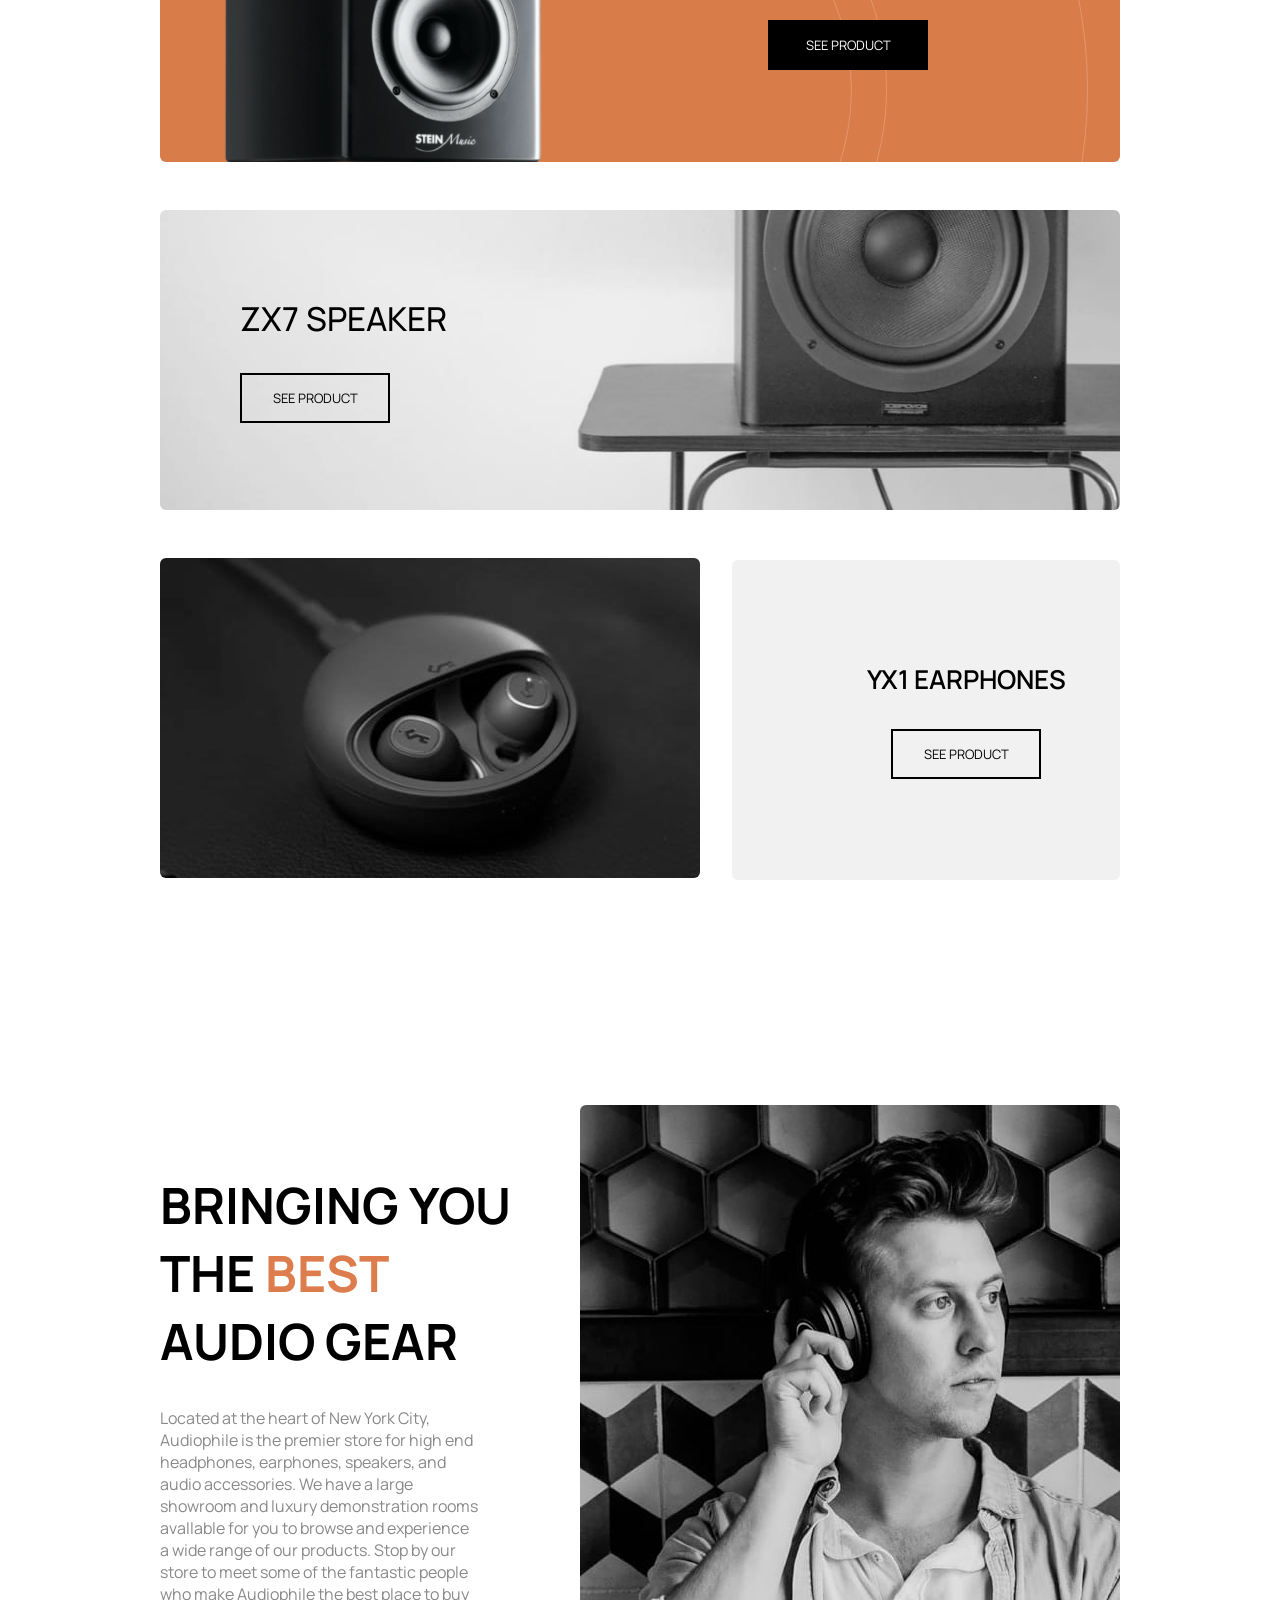
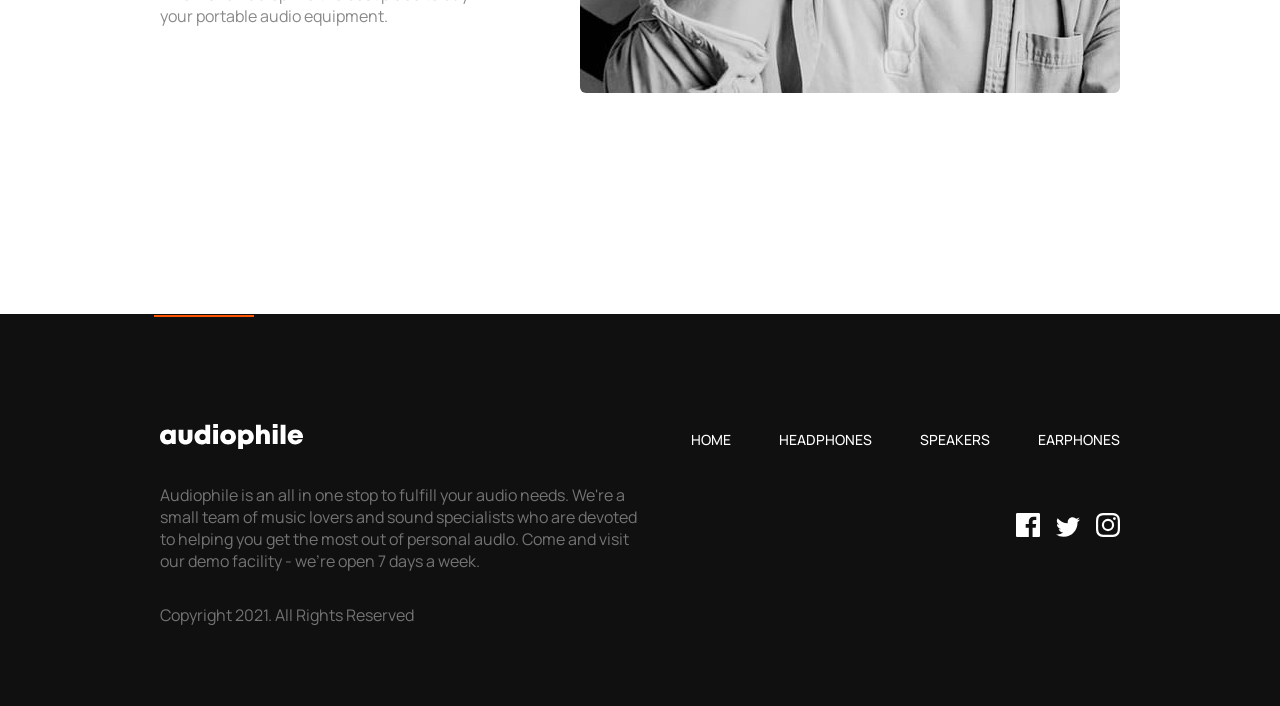
==== commit 67925a1a: "initial commit" ====
--- a/index.html
+++ b/index.html
@@ -1,4 +1,4 @@
-<!DOCTYPE html>
+<!doctype html>
 <html lang="en">
   <head>
     <meta charset="UTF-8" />
@@ -12,8 +12,8 @@
       href="./Assets/photo/favicon-32x32.png"
     />
     <link
-      href="https://fonts.googleapis.com/css2?family=Manrope:wght@200..800&display=swap"
-      rel="stylesheet"
+    href="https://fonts.googleapis.com/css2?family=Manrope:wght@200..800&display=swap"
+    rel="stylesheet"
     />
   </head>
   <body>
@@ -21,24 +21,27 @@
     <header>
       <!-- This is my navbar part -->
       <nav class="container navbar">
-        <img src="Assets/shared/desktop/logo.svg" alt="#" />
-        <ul class="nav-menu">
-          <li>
-            <a class="home" href="index.html">HOME</a>
-          </li>
-          <li>
-            <a class="nav-btn" href="Headphones.html">HEADPHONES</a>
-          </li>
-          <li>
-            <a class="nav-btn" href="Speakers.html">SPEAKERS</a>
-          </li>
-          <li>
-            <a class="nav-btn" href="Earphones.html">EARPHONES</a>
-          </li>
-          <li></li>
-        </ul>
+        <div class="logo">
+          <img class="menu-logo" src="Assets/menu.svg" alt="menu logo" />
+          <img src="Assets/shared/desktop/logo.svg" alt="logo" />
+        </div>
+          <ul class="nav-menu">
+            <li>
+              <a class="nav-btn home" href="index.html">HOME</a>
+            </li>
+            <li>
+              <a class="nav-btn" href="#">HEADPHONES</a>
+            </li>
+            <li>
+              <a class="nav-btn" href="#">SPEAKERS</a>
+            </li>
+            <li>
+              <a class="nav-btn" href="#">EARPHONES</a>
+            </li>
+            <li></li>
+          </ul>
         <a href="checkout.html"
-          ><img src="Assets/shared/desktop/icon-cart.svg" alt="cart logo"
+        ><img src="Assets/shared/desktop/icon-cart.svg" alt="#"
         /></a>
       </nav>
       <div class="container nav-underline"></div>
@@ -51,7 +54,7 @@
           Experience natural, lifelike audio and exceptional bulld quality made
           for the passlonate music enthusiast.
         </p>
-        <a class="hero-button" href="XX99.html">SEE PRODUCT</a>
+        <a class="hero-button" href="Product-XX99.html">SEE PRODUCT</a>
       </section>
     </header>
 
@@ -123,8 +126,8 @@
           </div>
         </div>
       </section>
-       <!-- THIS IS MY AUDIOPHILE-BIO SECTION -->
-        <section class="container audiophile-bio">
+      <!-- THIS IS MY AUDIOPHILE-BIO SECTION -->
+      <section class="container audiophile-bio">
         <div class="audiophile-heading">
           <h3 class="audio-gear-heading">
             BRINGING YOU THE <span class="orange-color">BEST</span> AUDIO GEAR
@@ -140,8 +143,16 @@
           </p>
         </div>
         <img class="gear-pic" src="Assets/image-best-gear.jpg" alt="gear img" />
-        <img class="tablet-gear-pic" src="Assets/shared/tablet/image-best-gear.jpg" alt="gear img" />
-        <img src="Assets/shared/mobile/image-best-gear.jpg" alt="img" class="mobile-gear-pic" />
+        <img
+          class="tablet-gear-pic"
+          src="Assets/shared/tablet/image-best-gear.jpg"
+          alt="gear img"
+        />
+        <img
+          src="Assets/shared/mobile/image-best-gear.jpg"
+          alt="img"
+          class="mobile-gear-pic"
+        />
       </section>
     </main>
 
--- a/style.css
+++ b/style.css
@@ -33,12 +33,15 @@
   flex-direction: row;
   padding: 30px 0;
   display: flex;
-  /* width: 75%; */
-}
+}
+
 .nav-menu {
   list-style: none;
   display: flex;
   gap: 3rem;
+}
+.menu-logo {
+  display: none;
 }
 .nav-btn {
   text-decoration: none;
@@ -46,8 +49,8 @@
   color: white;
   font-weight: 500;
 }
-.nav-btn:hover{
- transition:0.7s;
+.nav-btn:hover {
+  transition: 0.7s;
   color: #ee8041;
 }
 
@@ -60,7 +63,6 @@
   background-color: rgba(128, 128, 128, 0.318);
   margin: 0 13%;
   height: 0.5px;
-  /* width: 75%; */
 }
 
 /* ======= This is my HERO PART ======= */
@@ -108,7 +110,7 @@
   border: none;
   width: 14%;
 }
-.hero-button:hover{
+.hero-button:hover {
   background-color: #f09868;
 }
 
@@ -399,7 +401,17 @@
     background-repeat: no-repeat;
     background-position: cover;
   }
-
+  .nav-menu {
+    display: none;
+  }
+  .logo {
+    display: flex;
+    flex-direction: row;
+    gap: 1rem;
+  }
+  .menu-logo {
+    display: block;
+  }
   .hero-part {
     display: flex;
     justify-content: center;
@@ -554,6 +566,14 @@
 
   .nav-menu {
     display: none;
+  }
+  .menu-logo {
+    display: block;
+  }
+  .logo {
+    display: flex;
+    justify-content: space-between;
+    width: 60%;
   }
   .hero-part {
     display: flex;
